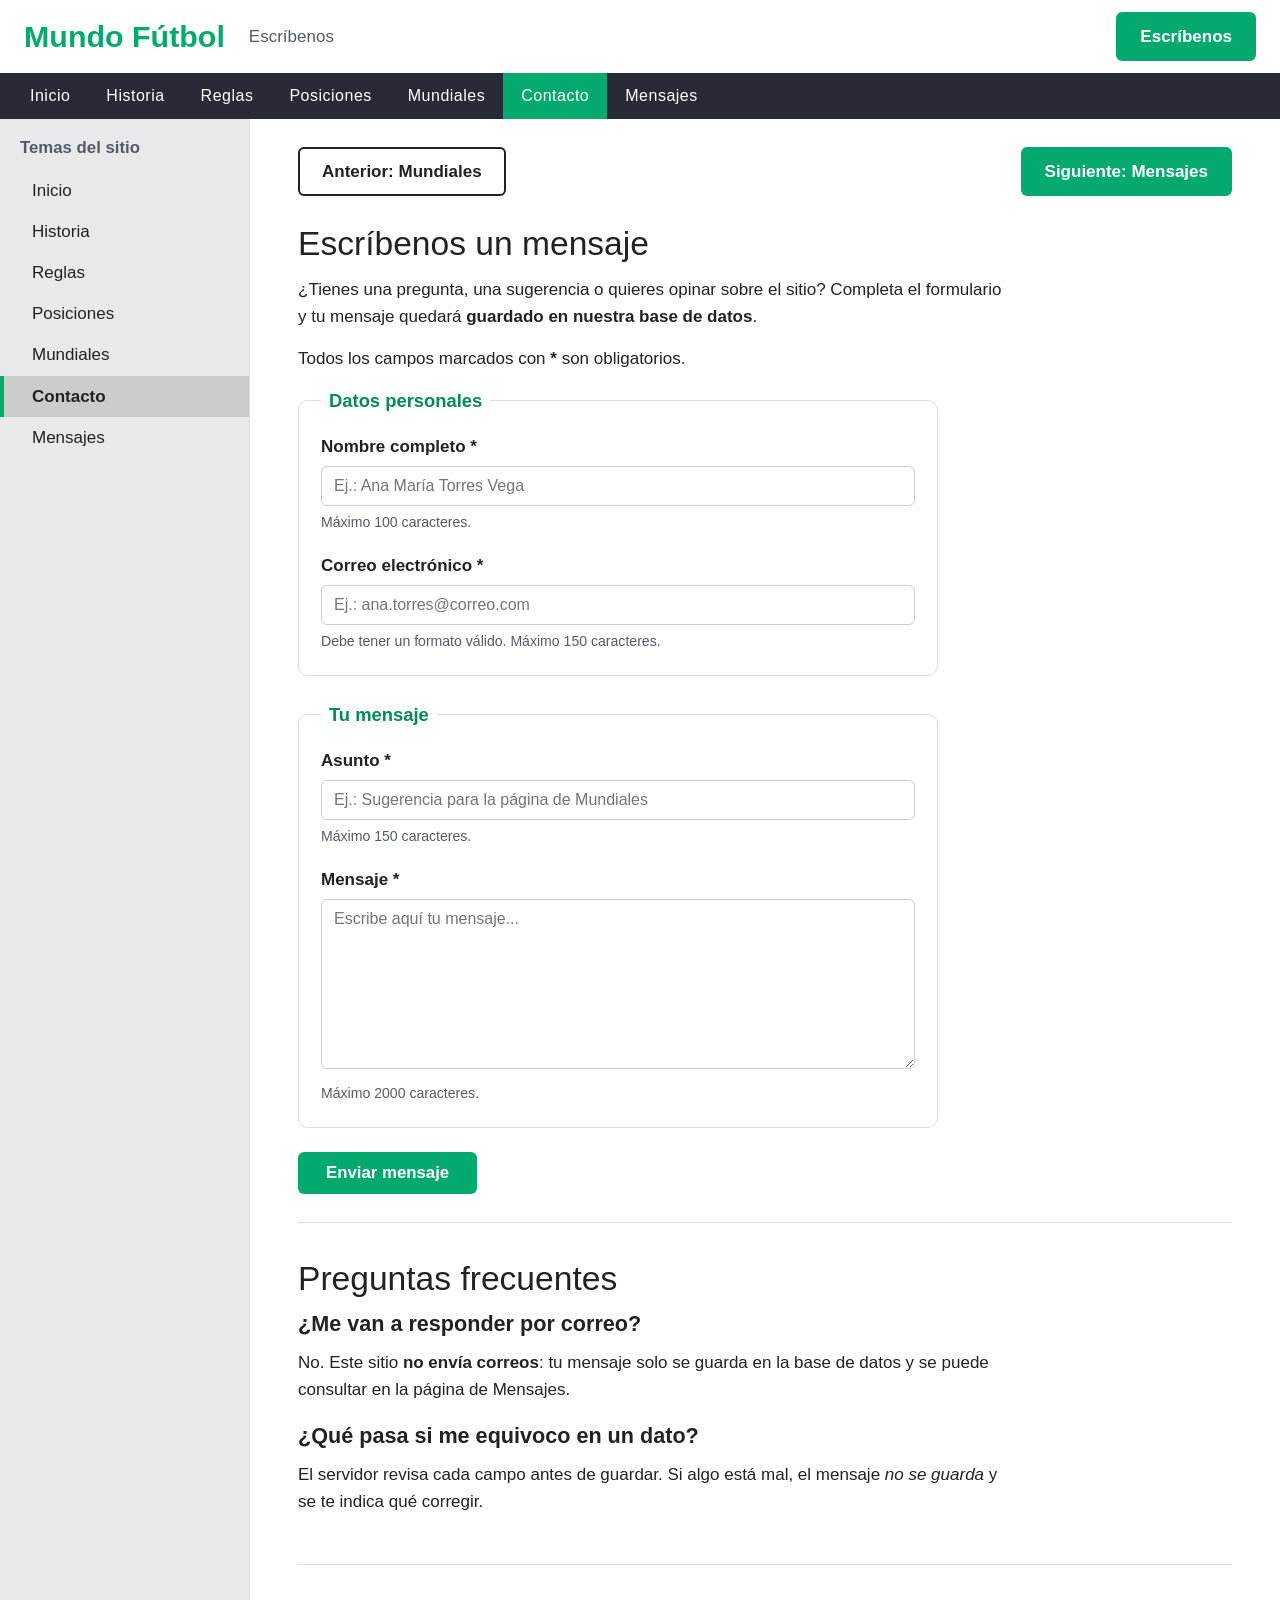
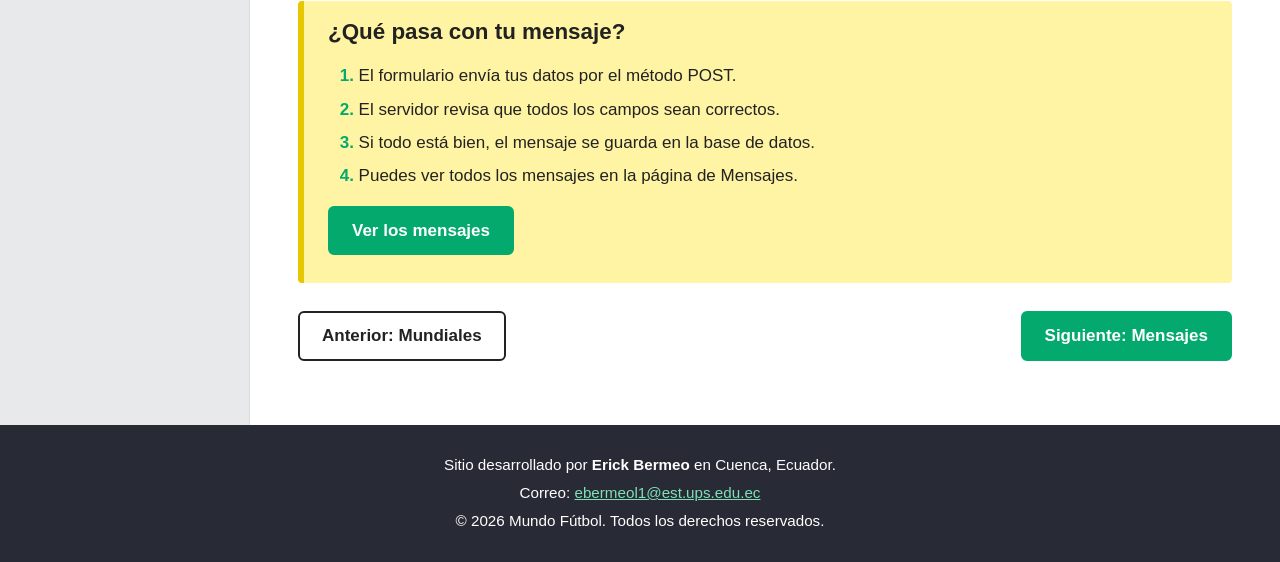
==== paginas/contacto.html @ a67e154d "Prueba 1 del Deber" ====
<!DOCTYPE html>
<html lang="es">
<head>
    <meta charset="UTF-8">
    <meta name="viewport" content="width=device-width, initial-scale=1.0">
    <title>Mundo Fútbol - Contacto</title>
    <link rel="stylesheet" href="../css/estilos.css">
</head>
<body>
    <div class="contenedor">

        <header class="cabecera">
            <h1><a href="../index.html">Mundo Fútbol</a></h1>
            <p>Escríbenos</p>
            <a class="boton" href="contacto.html">Escríbenos</a>
        </header>

        <nav class="barra">
            <ul>
                <li><a href="../index.html">Inicio</a></li>
                <li><a href="historia.html">Historia</a></li>
                <li><a href="reglas.html">Reglas</a></li>
                <li><a href="posiciones.html">Posiciones</a></li>
                <li><a href="mundiales.html">Mundiales</a></li>
                <li><a href="contacto.html" class="actual">Contacto</a></li>
                <li><a href="mensajes.php">Mensajes</a></li>
            </ul>
        </nav>

        <div class="cuerpo">

            <nav class="menu">
                <p>Temas del sitio</p>
                <ul>
                    <li><a href="../index.html">Inicio</a></li>
                    <li><a href="historia.html">Historia</a></li>
                    <li><a href="reglas.html">Reglas</a></li>
                    <li><a href="posiciones.html">Posiciones</a></li>
                    <li><a href="mundiales.html">Mundiales</a></li>
                    <li><a href="contacto.html" class="actual">Contacto</a></li>
                    <li><a href="mensajes.php">Mensajes</a></li>
                </ul>
            </nav>

            <main class="contenido">

                <p class="pasos"><a class="boton secundario" href="mundiales.html">Anterior: Mundiales</a> <a class="boton" href="mensajes.php">Siguiente: Mensajes</a></p>

                <section>
                    <h2>Escríbenos un mensaje</h2>
                    <p>
                        ¿Tienes una pregunta, una sugerencia o quieres opinar sobre el sitio?
                        Completa el formulario y tu mensaje quedará <strong>guardado en nuestra base de datos</strong>.
                    </p>
                    <p>Todos los campos marcados con <strong>*</strong> son obligatorios.</p>

                    <form id="form-contacto" action="guardar_mensaje.php" method="POST">

                        <fieldset>
                            <legend>Datos personales</legend>

                            <div class="campo">
                                <label for="nombre">Nombre completo *</label>
                                <input type="text" id="nombre" name="nombre" maxlength="100" required
                                       autocomplete="name" placeholder="Ej.: Ana María Torres Vega">
                                <small class="ayuda">Máximo 100 caracteres.</small>
                            </div>

                            <div class="campo">
                                <label for="correo">Correo electrónico *</label>
                                <input type="email" id="correo" name="correo" maxlength="150" required
                                       autocomplete="email" placeholder="Ej.: ana.torres@correo.com">
                                <small class="ayuda">Debe tener un formato válido. Máximo 150 caracteres.</small>
                            </div>
                        </fieldset>

                        <fieldset>
                            <legend>Tu mensaje</legend>

                            <div class="campo">
                                <label for="asunto">Asunto *</label>
                                <input type="text" id="asunto" name="asunto" maxlength="150" required
                                       placeholder="Ej.: Sugerencia para la página de Mundiales">
                                <small class="ayuda">Máximo 150 caracteres.</small>
                            </div>

                            <div class="campo">
                                <label for="mensaje">Mensaje *</label>
                                <textarea id="mensaje" name="mensaje" rows="8" maxlength="2000" required
                                          placeholder="Escribe aquí tu mensaje..."></textarea>
                                <small class="ayuda">Máximo 2000 caracteres.</small>
                            </div>
                        </fieldset>

                        <button type="submit" id="enviar" name="enviar">Enviar mensaje</button>
                    </form>
                </section>

                <section>
                    <h2>Preguntas frecuentes</h2>

                    <article>
                        <h3>¿Me van a responder por correo?</h3>
                        <p>
                            No. Este sitio <strong>no envía correos</strong>: tu mensaje solo se guarda en la base
                            de datos y se puede consultar en la página de Mensajes.
                        </p>
                    </article>

                    <article>
                        <h3>¿Qué pasa si me equivoco en un dato?</h3>
                        <p>
                            El servidor revisa cada campo antes de guardar. Si algo está mal, el mensaje
                            <em>no se guarda</em> y se te indica qué corregir.
                        </p>
                    </article>
                </section>

                <aside>
                    <h2>¿Qué pasa con tu mensaje?</h2>
                    <ol>
                        <li>El formulario envía tus datos por el método POST.</li>
                        <li>El servidor revisa que todos los campos sean correctos.</li>
                        <li>Si todo está bien, el mensaje se guarda en la base de datos.</li>
                        <li>Puedes ver todos los mensajes en la página de Mensajes.</li>
                    </ol>
                    <p><a class="boton" href="mensajes.php">Ver los mensajes</a></p>
                </aside>

                <p class="pasos"><a class="boton secundario" href="mundiales.html">Anterior: Mundiales</a> <a class="boton" href="mensajes.php">Siguiente: Mensajes</a></p>

            </main>
        </div>

        <footer class="pie">
            <p>Sitio desarrollado por <strong>Erick Bermeo</strong> en Cuenca, Ecuador.</p>
            <p>Correo: <a href="mailto:ebermeol1@est.ups.edu.ec">ebermeol1@est.ups.edu.ec</a></p>
            <p>&copy; 2026 Mundo Fútbol. Todos los derechos reservados.</p>
        </footer>

    </div>
</body>
</html>
---- css/estilos.css ----
:root {
    --verde: #04aa6d;
    --verde-oscuro: #038a58;
    --oscuro: #282a35;
    --gris: #e7e9eb;
    --gris-medio: #cccccc;
    --gris-texto: #555b66;
    --borde: #dddddd;
    --celeste: #e7f3ff;
    --nota: #fff4a3;
    --blanco: #ffffff;
    --texto: #222222;
}

* {
    box-sizing: border-box;
}

body {
    margin: 0;
    background-color: var(--blanco);
    color: var(--texto);
    font-family: "Segoe UI", "Source Sans Pro", Verdana, Arial, sans-serif;
    font-size: 17px;
    line-height: 1.6;
}

a {
    color: var(--verde-oscuro);
}

a:hover {
    color: var(--texto);
}

h1,
h2,
h3 {
    margin: 0 0 12px;
    font-weight: 600;
    line-height: 1.2;
}

h1 {
    font-size: 1.9rem;
}

h2 {
    font-size: 2.1rem;
    font-weight: 400;
}

h3 {
    font-size: 1.35rem;
}

p {
    margin: 0 0 14px;
}


.contenedor {
    max-width: 1400px;
    margin: 0 auto;
    display: flex;
    flex-direction: column;
}

.cabecera {
    display: flex;
    justify-content: space-between;
    align-items: center;
    gap: 10px 24px;
    padding: 12px 24px;
    background-color: var(--blanco);
}

.cabecera h1 {
    margin: 0;
}

.cabecera h1 a {
    color: var(--verde);
    text-decoration: none;
}

.cabecera p {
    flex: 1;
    margin: 0;
    color: var(--gris-texto);
}

.cuerpo {
    display: flex;
    justify-content: space-between;
    align-items: stretch;
    gap: 0;
}

.menu {
    flex: 0 0 250px;
}

.menu ul {
    position: sticky;
    top: 0;
}

.contenido {
    flex: 1;
    min-width: 0;
}


.menu {
    padding: 16px 0;
    background-color: var(--gris);
    border-right: 1px solid var(--borde);
}

.contenido {
    padding: 28px 48px 36px;
}

.contenido section {
    margin-bottom: 36px;
    padding-bottom: 28px;
    border-bottom: 1px solid var(--borde);
}

.contenido article {
    margin-bottom: 20px;
}

.contenido p,
.contenido li {
    max-width: 75ch;
}

.contenido .pasos {
    display: flex;
    justify-content: space-between;
    align-items: center;
    gap: 12px;
    max-width: none;
    margin: 28px 0;
}

.contenido .pasos:first-child {
    margin-top: 0;
}

.pasos .boton:not(.secundario) {
    margin-left: auto;
}

#bienvenida {
    display: flex;
    flex-wrap: wrap;
    align-items: stretch;
    padding: 0;
    overflow: hidden;
    border: 1px solid var(--borde);
    border-radius: 10px;
}

#bienvenida .intro {
    flex: 1 1 340px;
    padding: 32px;
}

#bienvenida figure {
    flex: 1 1 340px;
    max-width: none;
    margin: 0;
    padding: 32px;
    background-color: var(--celeste);
}

aside {
    margin-top: 8px;
    padding: 18px 24px 6px;
    background-color: var(--nota);
    border-left: 6px solid #e6c700;
    border-radius: 4px;
}

aside h2 {
    font-size: 1.4rem;
    font-weight: 600;
}


.barra {
    background-color: var(--oscuro);
}

.barra ul {
    display: flex;
    flex-wrap: wrap;
    margin: 0;
    padding: 0 12px;
    list-style-type: none;
}

.barra a {
    display: block;
    padding: 10px 18px;
    color: var(--blanco);
    font-size: 1rem;
    letter-spacing: 0.5px;
    text-decoration: none;
}

.barra a:hover {
    background-color: #000000;
    color: var(--blanco);
}

.barra a.actual {
    background-color: var(--verde);
}

.menu p {
    margin: 0 0 8px;
    padding: 0 20px;
    color: var(--gris-texto);
    font-size: 1.05rem;
    font-weight: 600;
}

.menu ul {
    list-style-type: none;
    margin: 0;
    padding: 0;
}

.menu a {
    display: block;
    padding: 7px 20px 7px 28px;
    background-color: var(--gris);
    color: var(--texto);
    border-left: 4px solid transparent;
    text-decoration: none;
}

.menu a:hover {
    background-color: var(--gris-medio);
    color: #000000;
}

.menu a:active {
    background-color: var(--verde);
    color: var(--blanco);
}

.menu a.actual {
    background-color: var(--gris-medio);
    border-left-color: var(--verde);
    font-weight: 600;
}


.tarjetas {
    display: flex;
    flex-wrap: wrap;
    justify-content: flex-start;
    align-items: stretch;
    gap: 20px;
}

.tarjeta {
    flex: 0 1 calc(25% - 15px);
    min-width: 190px;
    display: flex;
    flex-direction: column;
    padding: 18px;
    background-color: #f3f4f6;
    border: 1px solid var(--borde);
    border-radius: 10px;
}

.tarjetas .tarjeta {
    margin-bottom: 0;
}

.tarjeta img {
    width: 100%;
    margin-bottom: 14px;
    border-radius: 6px;
}

.tarjeta p {
    font-size: 0.95rem;
}

.tarjeta .dorsal {
    margin-bottom: 6px;
    color: var(--verde);
    font-size: 3.4rem;
    font-weight: 700;
    line-height: 1;
}

.tarjeta .nota {
    margin-top: auto;
    margin-bottom: 0;
    color: var(--gris-texto);
    font-style: italic;
}

.acciones {
    margin-top: auto;
    margin-bottom: 0;
}

.boton {
    display: inline-block;
    margin: 0 8px 8px 0;
    padding: 9px 22px;
    background-color: var(--verde);
    color: var(--blanco);
    border: 2px solid var(--verde);
    border-radius: 6px;
    font-weight: 600;
    text-decoration: none;
}

.boton:hover {
    background-color: var(--verde-oscuro);
    border-color: var(--verde-oscuro);
    color: var(--blanco);
}

.boton:active {
    background-color: var(--oscuro);
    border-color: var(--oscuro);
}

.secundario {
    background-color: var(--blanco);
    color: var(--texto);
    border-color: var(--texto);
}

.secundario:hover {
    background-color: var(--gris);
    border-color: var(--texto);
    color: var(--texto);
}

.cabecera .boton,
.pasos .boton {
    margin: 0;
}


img {
    display: block;
    max-width: 100%;
    height: auto;
}

figure {
    max-width: 480px;
    margin: 24px 0;
}

figure img {
    width: 100%;
    border-radius: 8px;
}

figcaption {
    margin-top: 8px;
    color: var(--gris-texto);
    font-size: 0.95rem;
}

a img {
    border: 3px solid transparent;
}

a:hover img {
    border-color: var(--verde);
}

.contenido ul {
    padding-left: 1.4em;
    list-style-type: square;
}

.contenido ol {
    padding-left: 1.8em;
    list-style-type: decimal;
}

.contenido li {
    margin-bottom: 6px;
}

.contenido li::marker {
    color: var(--verde);
    font-weight: 700;
}

.video {
    display: block;
    width: 100%;
    max-width: 680px;
    height: auto;
    aspect-ratio: 16 / 9;
    border: 0;
    border-radius: 8px;
}


.tabla-desplazable {
    overflow-x: auto;
    margin-bottom: 18px;
}

table {
    width: 100%;
    border-collapse: collapse;
}

th,
td {
    padding: 10px 14px;
    border: 1px solid var(--borde);
    text-align: left;
    vertical-align: top;
}

th {
    background-color: var(--verde);
    color: var(--blanco);
    font-weight: 600;
}

td {
    overflow-wrap: break-word;
}

tbody tr:nth-child(even) {
    background-color: var(--gris);
}

tbody tr:hover {
    background-color: #d9eee1;
}

.estrellas {
    margin-left: 6px;
    color: #d4a017;
    letter-spacing: 2px;
}

#tabla-campeones td:nth-child(2) {
    font-weight: 700;
    white-space: nowrap;
}

#tabla-mensajes td:nth-child(2) {
    min-width: 150px;
}

#tabla-mensajes td:nth-child(5) {
    min-width: 200px;
    overflow-wrap: anywhere;
}


#form-contacto {
    max-width: 640px;
}

fieldset {
    margin: 0 0 24px;
    padding: 18px 22px 4px;
    border: 1px solid var(--borde);
    border-radius: 10px;
}

legend {
    padding: 0 8px;
    color: var(--verde-oscuro);
    font-size: 1.15rem;
    font-weight: 600;
}

.campo {
    margin-bottom: 18px;
}

label {
    display: block;
    margin-bottom: 6px;
    font-weight: 600;
}

input,
textarea {
    width: 100%;
    padding: 10px 12px;
    border: 1px solid var(--gris-medio);
    border-radius: 6px;
    color: inherit;
    font-family: inherit;
    font-size: 1rem;
}

textarea {
    min-height: 170px;
    resize: vertical;
}

input:focus,
textarea:focus {
    outline: none;
    background-color: #f3fbf7;
    border-color: var(--verde);
    box-shadow: 0 0 0 3px #b8e6d2;
}

.ayuda {
    display: block;
    margin-top: 5px;
    color: var(--gris-texto);
    font-size: 0.88rem;
}

button {
    padding: 11px 28px;
    background-color: var(--verde);
    color: var(--blanco);
    border: 0;
    border-radius: 6px;
    font-family: inherit;
    font-size: 1.05rem;
    font-weight: 600;
    cursor: pointer;
}

button:hover {
    background-color: var(--verde-oscuro);
}

button:active {
    background-color: var(--oscuro);
}


.aviso {
    margin-bottom: 22px;
    padding: 18px 24px 6px;
    border-left: 6px solid;
    border-radius: 4px;
}

.exito {
    background-color: #d9eee1;
    border-color: var(--verde);
}

.error {
    background-color: #ffdddd;
    border-color: #f44336;
}

.informacion {
    background-color: #ddffff;
    border-color: #2196f3;
}

#total-mensajes {
    display: inline-block;
    padding: 6px 16px;
    background-color: var(--gris);
    border-radius: 20px;
}


.pie {
    padding: 24px;
    background-color: var(--oscuro);
    color: var(--blanco);
    font-size: 0.95rem;
    text-align: center;
}

.pie p {
    margin: 4px 0;
}

.pie a {
    color: #7fe0b8;
}

.pie a:hover {
    color: var(--blanco);
}


@media (max-width: 860px) {
    .cabecera {
        flex-wrap: wrap;
    }

    .cabecera p {
        flex-basis: 100%;
        order: 3;
    }

    .cuerpo {
        flex-direction: column;
        align-items: stretch;
    }

    .menu {
        display: none;
    }

    .cabecera {
        padding: 12px 16px;
    }

    .cabecera h1 {
        font-size: 1.5rem;
    }

    .contenido {
        padding: 22px 18px;
    }

    .tarjeta {
        flex: 1 1 calc(50% - 10px);
        min-width: 0;
    }

    #bienvenida .intro,
    #bienvenida figure {
        padding: 22px;
    }
}

@media (max-width: 480px) {
    .tarjeta {
        flex-basis: 100%;
    }

    .barra a {
        padding: 8px 12px;
    }
}
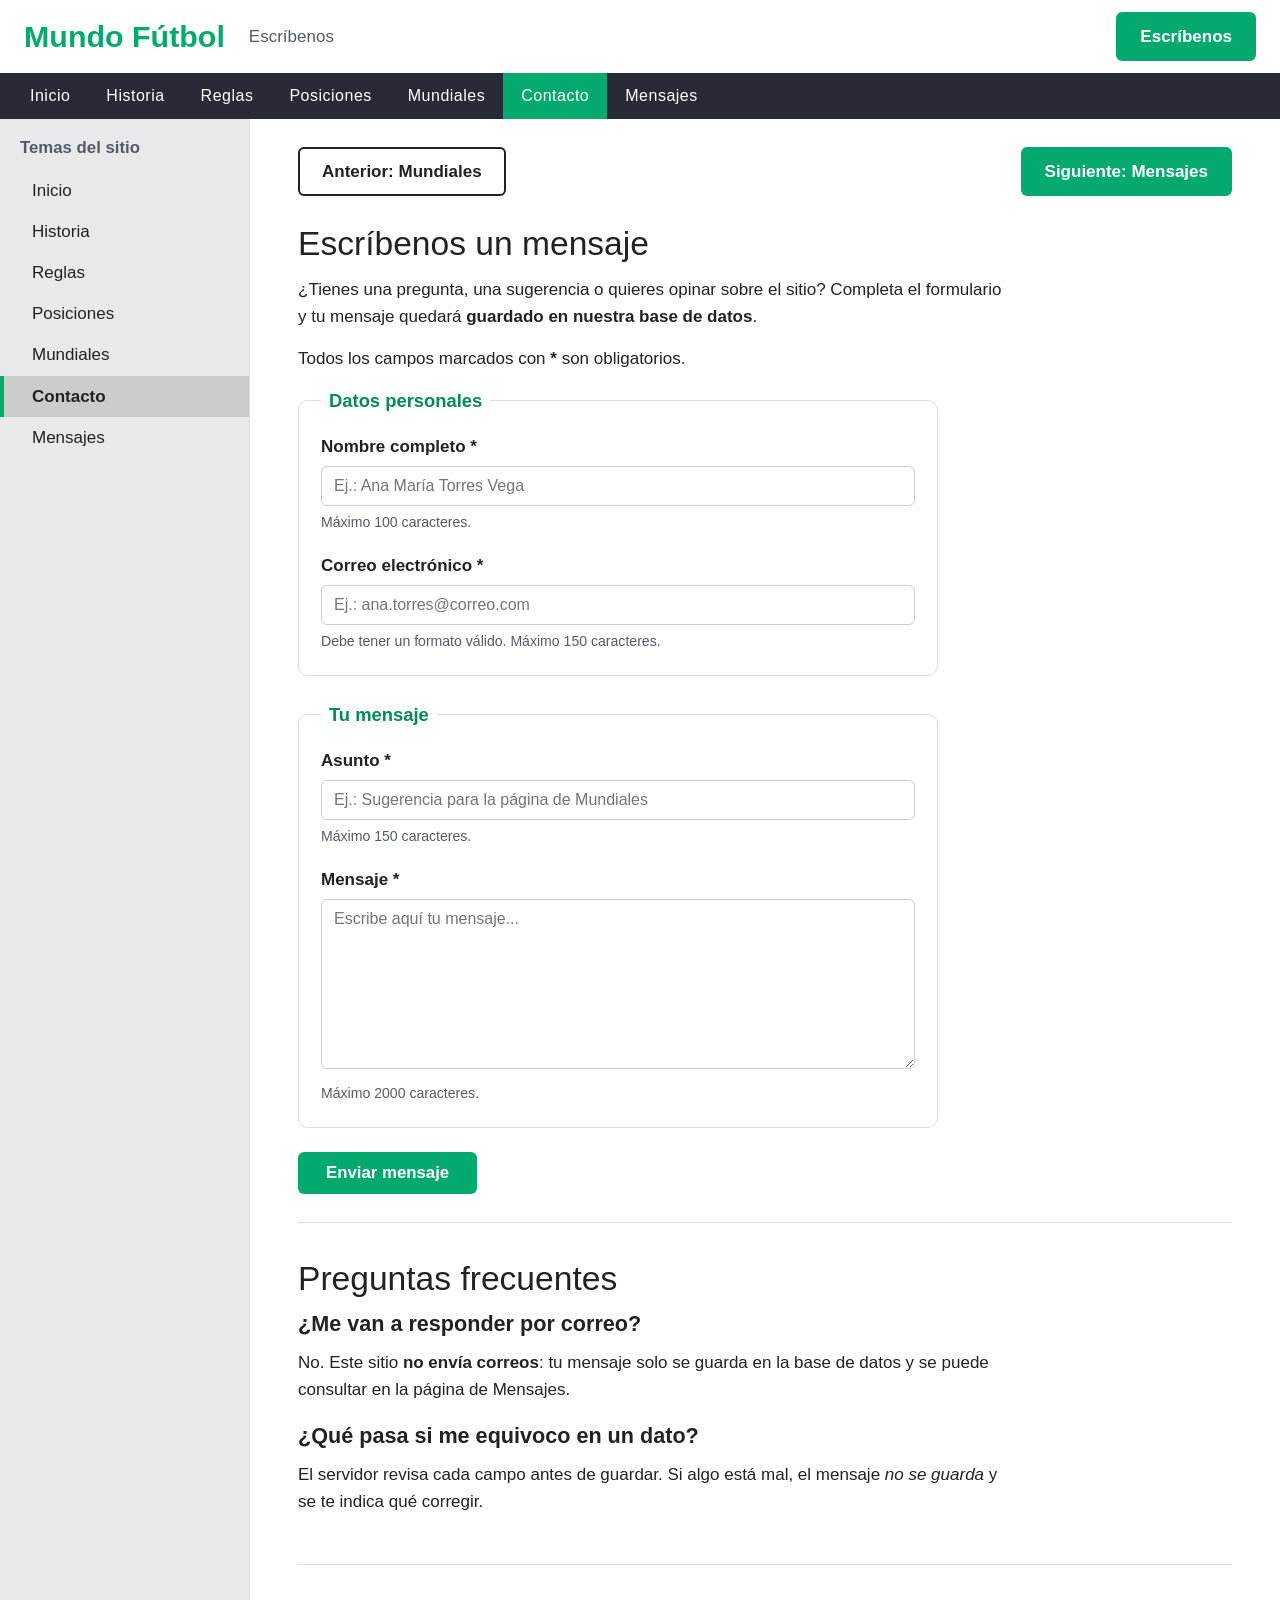
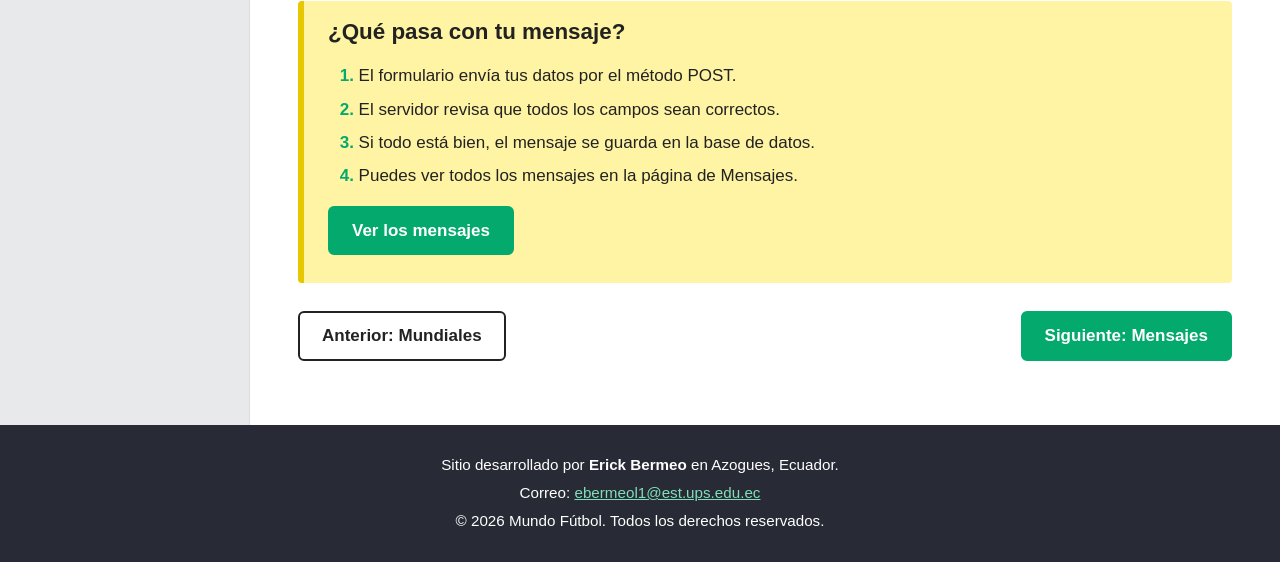
==== commit 93f60f9a: "3" ====
--- a/paginas/contacto.html
+++ b/paginas/contacto.html
@@ -133,7 +133,7 @@
         </div>
 
         <footer class="pie">
-            <p>Sitio desarrollado por <strong>Erick Bermeo</strong> en Cuenca, Ecuador.</p>
+            <p>Sitio desarrollado por <strong>Erick Bermeo</strong> en Azogues, Ecuador.</p>
             <p>Correo: <a href="mailto:ebermeol1@est.ups.edu.ec">ebermeol1@est.ups.edu.ec</a></p>
             <p>&copy; 2026 Mundo Fútbol. Todos los derechos reservados.</p>
         </footer>
